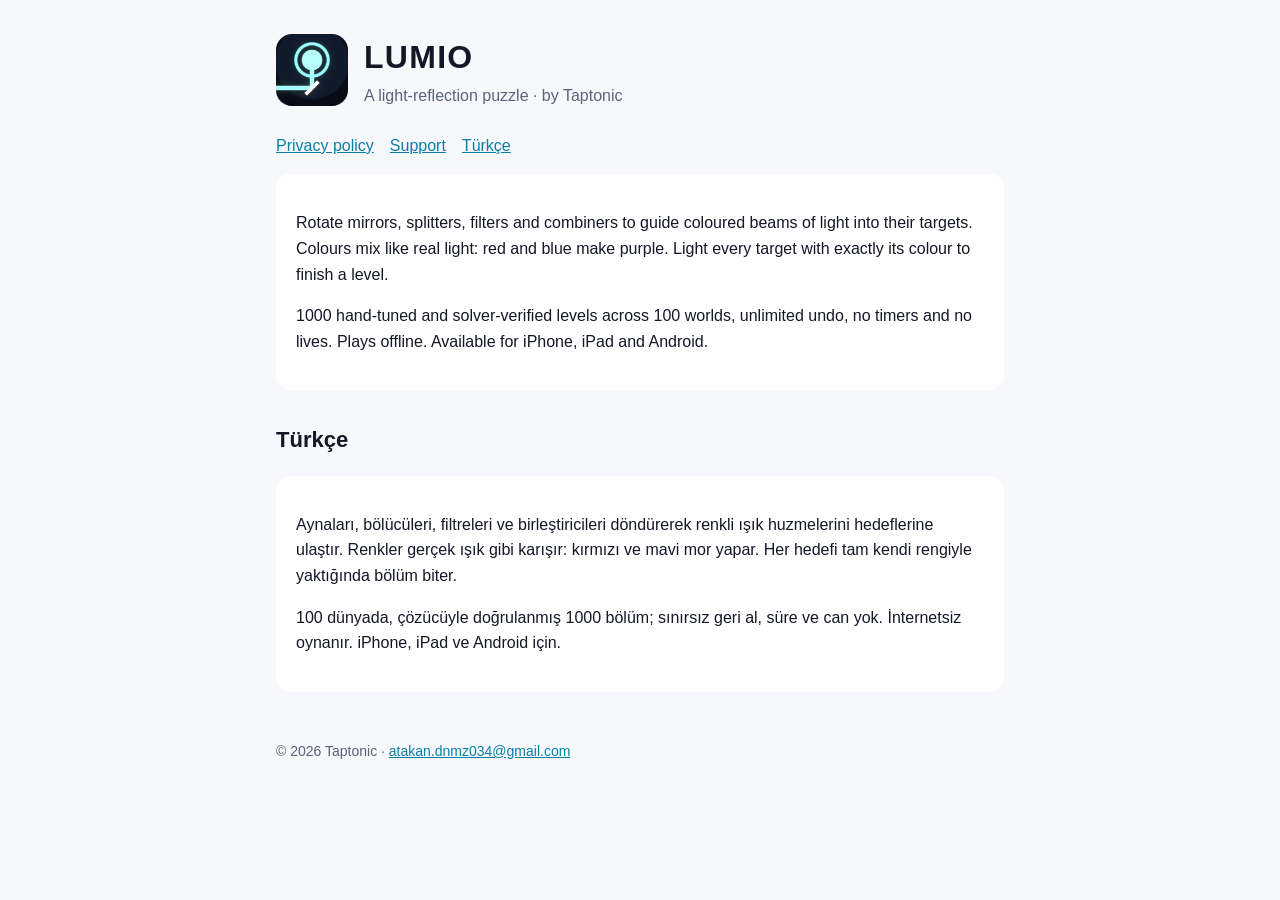
==== index.html @ b21d8c44 "Lumio website: landing, privacy policy, support, app-ads.txt" ====
<!doctype html>
<html lang="en">
<head>
<meta charset="utf-8"><meta name="viewport" content="width=device-width, initial-scale=1">
<title>Lumio — light puzzle</title>
<meta name="description" content="Lumio: an offline light-reflection puzzle with 1000 levels. By Taptonic.">
<link rel="stylesheet" href="style.css"><link rel="icon" href="icon.png">
</head>
<body><main>
<header><img src="icon.png" alt="Lumio icon"><div><h1>LUMIO</h1><div class="dim">A light-reflection puzzle · by Taptonic</div></div></header>
<nav><a href="privacy.html">Privacy policy</a><a href="support.html">Support</a><a href="#tr">Türkçe</a></nav>
<div class="card">
<p>Rotate mirrors, splitters, filters and combiners to guide coloured beams of light into their targets.
Colours mix like real light: red and blue make purple. Light every target with exactly its colour to finish a level.</p>
<p>1000 hand-tuned and solver-verified levels across 100 worlds, unlimited undo, no timers and no lives.
Plays offline. Available for iPhone, iPad and Android.</p>
</div>
<h2 id="tr">Türkçe</h2>
<div class="card">
<p>Aynaları, bölücüleri, filtreleri ve birleştiricileri döndürerek renkli ışık huzmelerini hedeflerine ulaştır.
Renkler gerçek ışık gibi karışır: kırmızı ve mavi mor yapar. Her hedefi tam kendi rengiyle yaktığında bölüm biter.</p>
<p>100 dünyada, çözücüyle doğrulanmış 1000 bölüm; sınırsız geri al, süre ve can yok. İnternetsiz oynanır.
iPhone, iPad ve Android için.</p>
</div>
<footer>© 2026 Taptonic · <a href="mailto:atakan.dnmz034@gmail.com">atakan.dnmz034@gmail.com</a></footer>
</main></body></html>
---- style.css ----
:root { --bg:#0a0c16; --card:#121626; --text:#e6ebf5; --dim:#9aa3b8; --accent:#73e0ff; }
@media (prefers-color-scheme: light) { :root:not([data-theme="dark"]) { --bg:#f6f8fc; --card:#ffffff; --text:#141826; --dim:#5a6378; --accent:#0a7fa6; } }
* { box-sizing: border-box; }
body { margin:0; background:var(--bg); color:var(--text); font:16px/1.6 -apple-system, BlinkMacSystemFont, "Segoe UI", Roboto, sans-serif; }
main { max-width:760px; margin:0 auto; padding:32px 16px 64px; }
header { display:flex; align-items:center; gap:16px; margin-bottom:24px; }
header img { width:72px; height:72px; border-radius:16px; }
h1 { font-size:32px; margin:0; letter-spacing:.04em; }
h2 { margin-top:32px; font-size:22px; }
h3 { margin-top:24px; font-size:18px; }
a { color:var(--accent); }
.card { background:var(--card); border-radius:14px; padding:20px; margin:16px 0; }
.dim { color:var(--dim); }
nav a { margin-right:16px; }
footer { margin-top:48px; color:var(--dim); font-size:14px; }
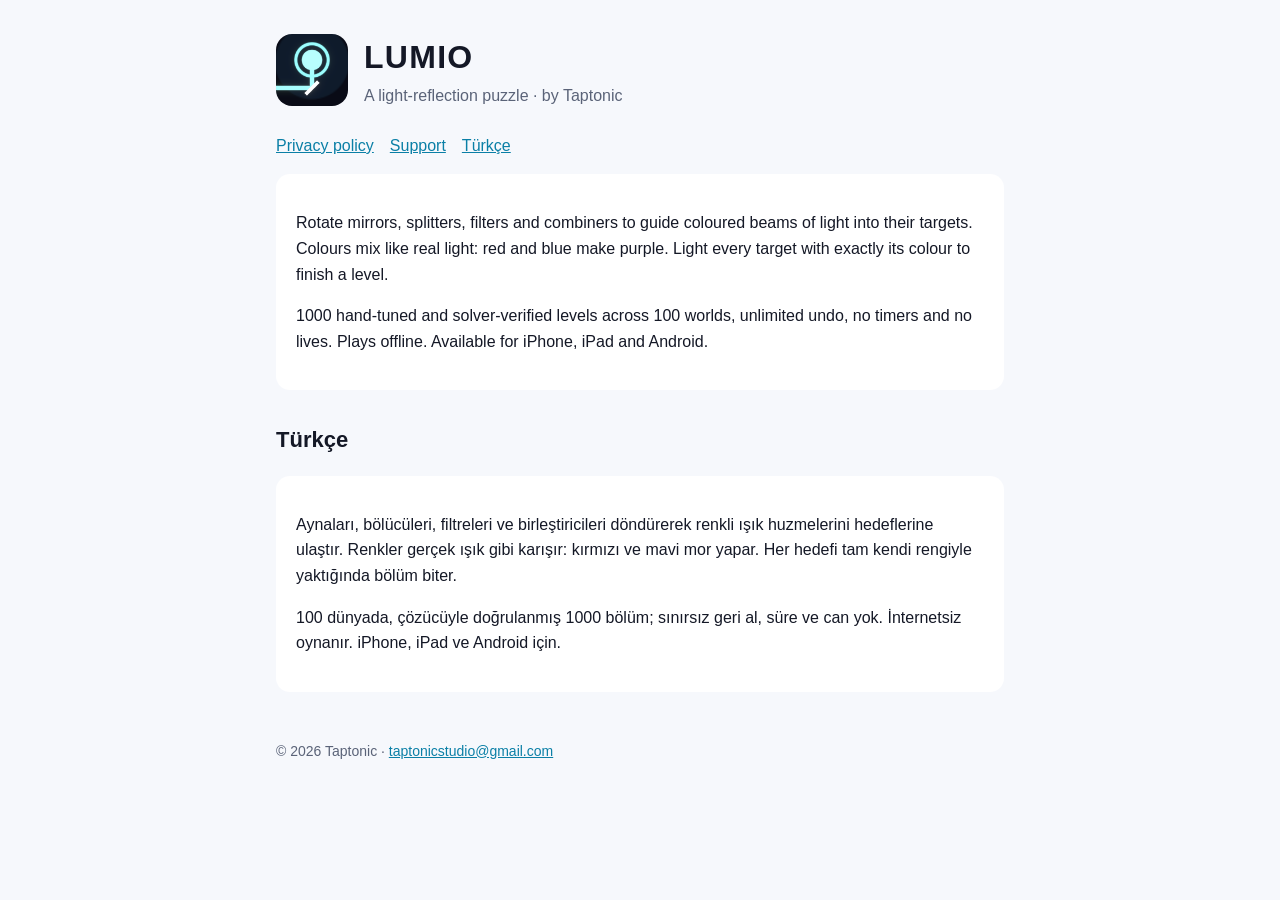
==== commit ec6a5200: "Use the studio contact address and describe the progress backup in the privacy policy" ====
--- a/index.html
+++ b/index.html
@@ -22,5 +22,5 @@
 <p>100 dünyada, çözücüyle doğrulanmış 1000 bölüm; sınırsız geri al, süre ve can yok. İnternetsiz oynanır.
 iPhone, iPad ve Android için.</p>
 </div>
-<footer>© 2026 Taptonic · <a href="mailto:atakan.dnmz034@gmail.com">atakan.dnmz034@gmail.com</a></footer>
+<footer>© 2026 Taptonic · <a href="mailto:taptonicstudio@gmail.com">taptonicstudio@gmail.com</a></footer>
 </main></body></html>
